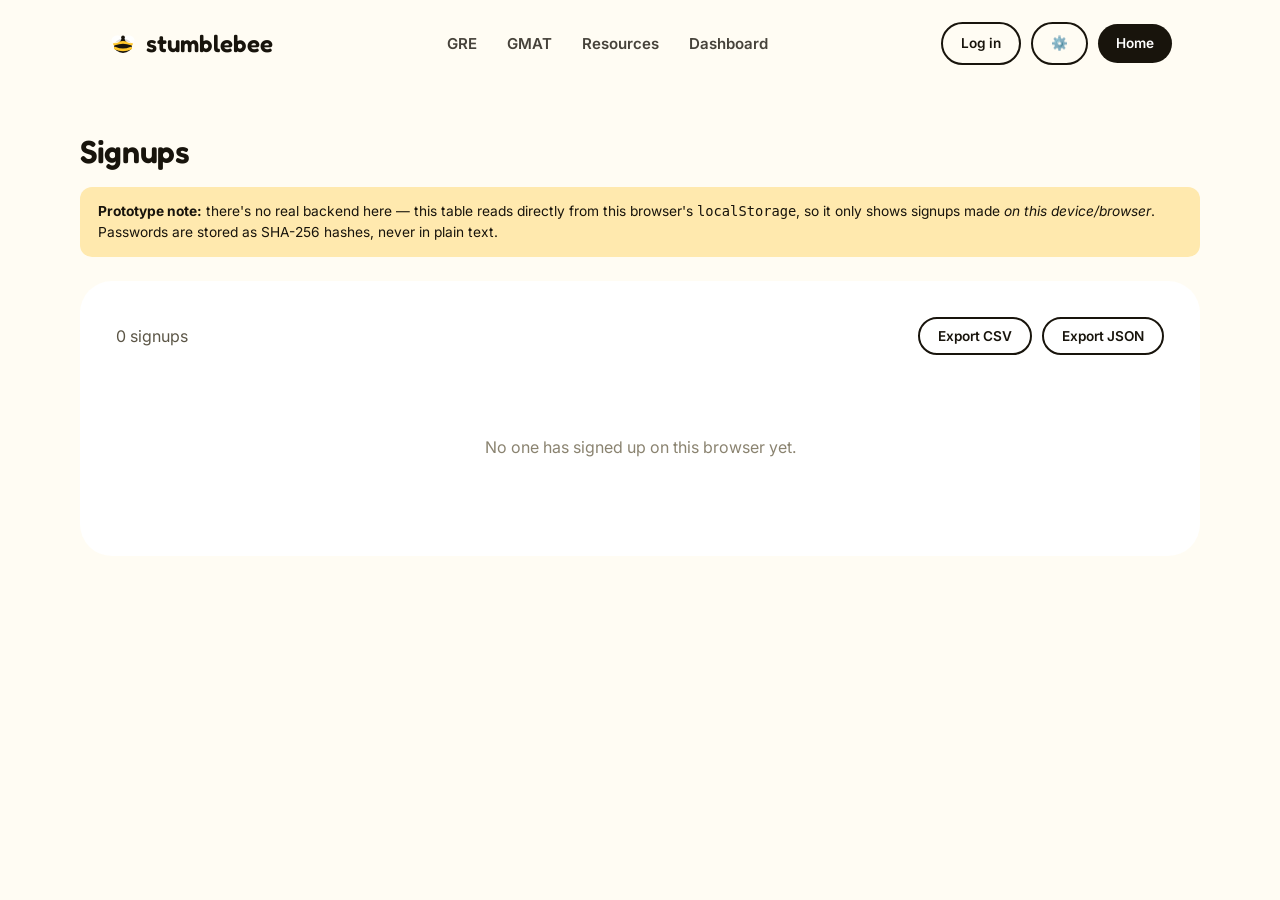
==== admin.html @ 57cff49d "Add auth flow, honey-pot dashboard, verified YouTube videos per lesson Major additions: - Full sign-" ====
<!DOCTYPE html>
<html lang="en">
<head>
<meta charset="UTF-8">
<meta name="viewport" content="width=device-width, initial-scale=1.0">
<title>Admin — Signups | Stumblebee</title>
<link rel="preconnect" href="https://fonts.googleapis.com">
<link href="https://fonts.googleapis.com/css2?family=Fredoka:wght@500;600;700&family=Inter:wght@400;500;600;700;800&display=swap" rel="stylesheet">
<link rel="stylesheet" href="style.css">
<link rel="stylesheet" href="course.css">
<style>
  body.course-body { background: var(--cream); }
  .admin-wrap { padding: 40px 0 80px; }
  .admin-card { background: var(--white); border-radius: var(--radius-lg); padding: 36px; overflow-x: auto; }
  .admin-warn {
    background: var(--yellow-soft); border-radius: 12px; padding: 14px 18px; font-size: 0.86rem;
    margin-bottom: 24px;
  }
  .admin-toolbar { display: flex; justify-content: space-between; align-items: center; margin-bottom: 20px; flex-wrap: wrap; gap: 12px; }
  table.admin-table { width: 100%; border-collapse: collapse; font-size: 0.86rem; min-width: 900px; }
  table.admin-table th, table.admin-table td { text-align: left; padding: 10px 12px; border-bottom: 1px solid var(--line); white-space: nowrap; }
  table.admin-table th { font-family: "Fredoka", sans-serif; background: var(--cream); position: sticky; top: 0; }
  table.admin-table tr:hover td { background: var(--cream); }
  .empty-admin { text-align: center; padding: 60px 20px; color: var(--ink-faint); }
  .badge-exam { font-size: 0.72rem; font-weight: 700; padding: 3px 9px; border-radius: 999px; background: var(--yellow-soft); }
</style>
</head>
<body class="course-body" data-page="admin">

<div id="siteNavRoot"></div>

<main class="wrap admin-wrap">
  <h1 style="margin-bottom:10px;">Signups</h1>
  <div class="admin-warn">
    <strong>Prototype note:</strong> there's no real backend here — this table reads directly from this browser's <code>localStorage</code>, so it only shows signups made <em>on this device/browser</em>. Passwords are stored as SHA-256 hashes, never in plain text.
  </div>

  <div class="admin-card">
    <div class="admin-toolbar">
      <span id="countLabel" class="muted"></span>
      <div style="display:flex; gap:10px;">
        <button class="btn btn-outline btn-sm" id="exportCsvBtn">Export CSV</button>
        <button class="btn btn-outline btn-sm" id="exportJsonBtn">Export JSON</button>
      </div>
    </div>
    <div id="tableArea"></div>
  </div>
</main>

<script src="auth.js"></script>
<script src="exam-lock.js"></script>
<script src="nav.js"></script>
<script>
  function fmtDate(iso) {
    try { return new Date(iso).toLocaleString(); } catch (e) { return iso; }
  }

  function render() {
    const users = Auth.getUsers();
    document.getElementById("countLabel").textContent = `${users.length} signup${users.length === 1 ? "" : "s"}`;

    if (!users.length) {
      document.getElementById("tableArea").innerHTML = `<div class="empty-admin">No one has signed up on this browser yet.</div>`;
      return;
    }

    const rows = users.map(u => `
      <tr>
        <td>${u.fullName}</td>
        <td>${u.email}</td>
        <td>${u.phone}</td>
        <td>${u.country}</td>
        <td>${u.enrolled ? (u.university || "—") : "Not enrolled"}</td>
        <td>${u.gradDate || "—"}</td>
        <td><span class="badge-exam">${u.examChoice}</span></td>
        <td>${u.aptitudeResult ? "Yes" : "No"}</td>
        <td>${fmtDate(u.signupDate)}</td>
      </tr>`).join("");

    document.getElementById("tableArea").innerHTML = `
      <table class="admin-table">
        <thead><tr>
          <th>Name</th><th>Email</th><th>Phone</th><th>Country</th><th>University</th>
          <th>Grad date</th><th>Exam</th><th>Took aptitude test</th><th>Signed up</th>
        </tr></thead>
        <tbody>${rows}</tbody>
      </table>`;
  }

  function toCsv(users) {
    const headers = ["fullName","email","phone","country","enrolled","university","gradDate","examChoice","tookAptitudeTest","signupDate"];
    const lines = [headers.join(",")];
    users.forEach(u => {
      const row = [
        u.fullName, u.email, u.phone, u.country, u.enrolled, u.university || "",
        u.gradDate, u.examChoice, !!u.aptitudeResult, u.signupDate
      ].map(v => `"${String(v).replace(/"/g, '""')}"`);
      lines.push(row.join(","));
    });
    return lines.join("\n");
  }

  function download(filename, content, type) {
    const blob = new Blob([content], { type });
    const url = URL.createObjectURL(blob);
    const a = document.createElement("a");
    a.href = url; a.download = filename;
    document.body.appendChild(a); a.click(); a.remove();
    URL.revokeObjectURL(url);
  }

  document.getElementById("exportCsvBtn").addEventListener("click", () => {
    download("stumblebee_signups.csv", toCsv(Auth.getUsers()), "text/csv");
  });
  document.getElementById("exportJsonBtn").addEventListener("click", () => {
    download("stumblebee_signups.json", JSON.stringify(Auth.getUsers(), null, 2), "application/json");
  });

  render();
</script>
</body>
</html>
---- style.css ----
/* ---------- Stumblebee brand ---------- */

:root {
  --yellow: #FFC629;
  --yellow-deep: #F5B700;
  --yellow-soft: #FFE9AE;
  --white: #FFFFFF;
  --cream: #FFFCF3;
  --ink: #18140C;
  --ink-soft: #5B5546;
  --ink-faint: #8A8370;
  --line: #EFE6CF;
  --green: #1E8E3E;
  --green-bg: #E7F6EA;
  --red: #D93025;
  --red-bg: #FDEAE8;
  --radius-lg: 32px;
  --radius-md: 20px;
  --radius-sm: 12px;
  --shadow-card: 0 2px 0 rgba(20,17,10,0.06);
  font-family: "Inter", -apple-system, BlinkMacSystemFont, "Segoe UI", Helvetica, Arial, sans-serif;
}

* { box-sizing: border-box; }

html { scroll-behavior: smooth; }

body {
  margin: 0;
  background: var(--yellow);
  color: var(--ink);
  line-height: 1.55;
  -webkit-font-smoothing: antialiased;
}

h1, h2, h3, h4, .display {
  font-family: "Fredoka", "Inter", sans-serif;
  font-weight: 600;
  letter-spacing: -0.01em;
  margin: 0;
}

p { margin: 0; }

a { color: inherit; }

img, svg { display: block; max-width: 100%; }

.wrap {
  max-width: 1120px;
  margin: 0 auto;
  padding: 0 28px;
}

/* ---------- Buttons ---------- */

.btn {
  display: inline-flex;
  align-items: center;
  justify-content: center;
  gap: 8px;
  border: none;
  border-radius: 999px;
  padding: 13px 26px;
  font-family: "Inter", sans-serif;
  font-weight: 600;
  font-size: 0.95rem;
  cursor: pointer;
  text-decoration: none;
  transition: transform 0.15s ease, box-shadow 0.15s ease, opacity 0.15s ease;
  white-space: nowrap;
}

.btn:hover { transform: translateY(-1px); }
.btn:active { transform: translateY(0); }

.btn-black { background: var(--ink); color: var(--white); }
.btn-black:hover { background: #2B2517; }

.btn-white { background: var(--white); color: var(--ink); }
.btn-white:hover { background: var(--cream); }

.btn-outline {
  background: transparent;
  color: var(--ink);
  border: 2px solid var(--ink);
  padding: 11px 24px;
}

.btn-sm { padding: 9px 18px; font-size: 0.85rem; }

/* ---------- Top nav ---------- */

.site-nav {
  display: flex;
  align-items: center;
  justify-content: space-between;
  flex-wrap: wrap;
  gap: 14px;
  padding: 22px 0;
  position: relative;
  z-index: 2;
}

.brand {
  display: flex;
  align-items: center;
  gap: 8px;
  font-family: "Fredoka", sans-serif;
  font-size: 1.5rem;
  font-weight: 600;
  text-decoration: none;
  color: var(--ink);
}

.brand .bee-icon { width: 30px; height: 30px; }

.nav-links {
  display: flex;
  align-items: center;
  gap: 30px;
}

.nav-links a {
  text-decoration: none;
  font-weight: 600;
  font-size: 0.94rem;
  color: var(--ink);
  opacity: 0.8;
  transition: opacity 0.15s ease;
}

.nav-links a:hover, .nav-links a.active { opacity: 1; }

.nav-links a.tag-soon { opacity: 0.55; }

.nav-links a.tag-soon .pill {
  background: var(--ink);
  color: var(--yellow);
  font-size: 0.62rem;
  padding: 2px 7px;
  border-radius: 999px;
  margin-left: 6px;
  vertical-align: middle;
  font-weight: 700;
  letter-spacing: 0.02em;
}

/* ---------- Cards ---------- */

.card {
  background: var(--white);
  border-radius: var(--radius-md);
  box-shadow: var(--shadow-card);
}

/* ---------- Footer ---------- */

.site-footer {
  padding: 40px 0 56px;
  position: relative;
  z-index: 1;
}

.site-footer .footer-inner {
  background: var(--white);
  border-radius: var(--radius-md);
  padding: 32px 36px;
  display: flex;
  flex-wrap: wrap;
  gap: 20px;
  align-items: center;
  justify-content: space-between;
}

.site-footer .footer-links {
  display: flex;
  gap: 20px;
  font-weight: 600;
  font-size: 0.9rem;
}

.site-footer .footer-links a { text-decoration: none; }
.site-footer .footer-links a:hover { text-decoration: underline; }

.footer-copy {
  font-size: 0.8rem;
  color: var(--ink-faint);
  width: 100%;
  text-align: center;
  margin-top: 8px;
}

/* ---------- Utility ---------- */

.eyebrow {
  display: inline-block;
  font-weight: 700;
  font-size: 0.78rem;
  letter-spacing: 0.06em;
  text-transform: uppercase;
  color: var(--ink);
  background: var(--yellow-soft);
  border-radius: 999px;
  padding: 6px 14px;
}

.muted { color: var(--ink-soft); }
.center { text-align: center; }

@media (max-width: 720px) {
  .site-nav { justify-content: center; text-align: center; }
  .nav-links {
    order: 3;
    width: 100%;
    justify-content: center;
    gap: 18px;
    padding-top: 10px;
    border-top: 1px solid rgba(20,17,10,0.1);
  }
  .nav-links a { font-size: 0.85rem; }
}
---- course.css ----
/* ---------- GRE Math course page ---------- */

body.course-body { background: var(--cream); }

.course-shell {
  display: grid;
  grid-template-columns: 300px 1fr;
  gap: 28px;
  max-width: 1240px;
  margin: 0 auto;
  padding: 0 28px 80px;
  align-items: start;
}

/* ----- Sidebar ----- */

.course-sidebar {
  position: sticky;
  top: 20px;
  background: var(--white);
  border-radius: var(--radius-md);
  padding: 22px 18px;
  max-height: calc(100vh - 40px);
  overflow-y: auto;
  overflow-x: hidden;
  min-width: 0;
}

.sidebar-progress {
  padding: 4px 6px 16px;
  border-bottom: 1px solid var(--line);
  margin-bottom: 12px;
}

.sidebar-progress .label {
  font-size: 0.78rem;
  font-weight: 700;
  color: var(--ink-soft);
  margin-bottom: 8px;
}

.progress-track {
  height: 8px;
  background: var(--yellow-soft);
  border-radius: 999px;
  overflow: hidden;
}

.progress-fill {
  height: 100%;
  background: var(--yellow-deep);
  border-radius: 999px;
  transition: width 0.3s ease;
}

.chapter-block { margin-bottom: 4px; }

.chapter-toggle {
  width: 100%;
  display: flex;
  align-items: center;
  gap: 10px;
  background: none;
  border: none;
  padding: 9px 6px;
  cursor: pointer;
  text-align: left;
  border-radius: 10px;
  font-family: "Inter", sans-serif;
}

.chapter-toggle:hover { background: var(--cream); }

.chapter-toggle .num {
  width: 24px; height: 24px;
  border-radius: 999px;
  background: var(--yellow-soft);
  display: flex; align-items: center; justify-content: center;
  font-size: 0.72rem; font-weight: 700; flex-shrink: 0;
}

.chapter-toggle .ttl {
  font-size: 0.88rem;
  font-weight: 700;
  flex-grow: 1;
  color: var(--ink);
}

.chapter-toggle .caret {
  font-size: 0.7rem;
  color: var(--ink-faint);
  transition: transform 0.15s ease;
}

.chapter-block.open .caret { transform: rotate(90deg); }

.lesson-list {
  list-style: none;
  margin: 2px 0 8px;
  padding-left: 34px;
  display: none;
}

.chapter-block.open .lesson-list { display: block; }

.lesson-list li a {
  display: flex;
  align-items: center;
  gap: 8px;
  text-decoration: none;
  color: var(--ink-soft);
  font-size: 0.83rem;
  padding: 6px 8px;
  border-radius: 8px;
  font-weight: 500;
}

.lesson-list li a:hover { background: var(--cream); color: var(--ink); }

.lesson-list li a.active {
  background: var(--yellow-soft);
  color: var(--ink);
  font-weight: 700;
}

.lesson-check {
  width: 15px; height: 15px;
  border-radius: 999px;
  border: 2px solid var(--line);
  flex-shrink: 0;
  display: inline-flex; align-items: center; justify-content: center;
  font-size: 9px;
}

.lesson-list li a.done .lesson-check {
  background: var(--green);
  border-color: var(--green);
  color: white;
}

/* ----- Main content ----- */

.course-main {
  background: var(--white);
  border-radius: var(--radius-lg);
  padding: 44px 48px 60px;
  min-height: 70vh;
  min-width: 0;
  overflow-x: hidden;
}

.crumbs {
  font-size: 0.82rem;
  font-weight: 600;
  color: var(--ink-faint);
  margin-bottom: 10px;
}

.lesson-header h1 {
  font-size: clamp(1.6rem, 3vw, 2.1rem);
  margin-bottom: 6px;
}

.lesson-header .blurb {
  color: var(--ink-soft);
  margin-bottom: 28px;
}

/* ----- Video card ----- */

.video-card {
  display: flex;
  gap: 18px;
  align-items: center;
  text-decoration: none;
  color: var(--ink);
  background: var(--yellow-soft);
  border: 1.5px solid var(--yellow-deep);
  border-radius: var(--radius-md);
  padding: 16px;
  margin-bottom: 24px;
  transition: transform 0.12s ease, box-shadow 0.12s ease;
}
.video-card:hover { transform: translateY(-2px); }

.video-card-cover {
  position: relative;
  flex-shrink: 0;
  width: 120px;
  height: 84px;
  border-radius: 12px;
  background: linear-gradient(135deg, var(--yellow) 0%, var(--white) 100%);
  display: flex;
  align-items: center;
  justify-content: center;
  overflow: hidden;
}

.video-play-icon { position: relative; z-index: 1; filter: drop-shadow(0 2px 4px rgba(0,0,0,0.15)); }

.video-card-doodles { position: absolute; inset: 0; }
.video-card-doodles .vd { position: absolute; border-radius: 999px; background: rgba(255,255,255,0.55); }
.video-card-doodles .vd1 { width: 34px; height: 34px; top: -10px; left: -10px; }
.video-card-doodles .vd2 { width: 20px; height: 20px; bottom: -6px; right: 10px; }
.video-card-doodles .vd3 { width: 14px; height: 14px; top: 8px; right: -4px; background: rgba(24,20,12,0.08); }

.video-card-info { min-width: 0; }
.video-card-eyebrow { font-size: 0.72rem; font-weight: 700; text-transform: uppercase; letter-spacing: 0.03em; color: #8A6200; margin-bottom: 4px; }
.video-card-title { font-family: "Fredoka", sans-serif; font-weight: 600; font-size: 1rem; line-height: 1.3; margin-bottom: 4px;
  display: -webkit-box; -webkit-line-clamp: 2; -webkit-box-orient: vertical; overflow: hidden; }
.video-card-channel { font-size: 0.82rem; color: var(--ink-soft); }

@media (max-width: 560px) {
  .video-card { flex-direction: column; align-items: stretch; }
  .video-card-cover { width: 100%; height: 120px; }
}

.widget-slot {
  background: var(--cream);
  border-radius: var(--radius-md);
  padding: 26px;
  margin-bottom: 30px;
  overflow-x: auto;
}

.lesson-block { margin-bottom: 26px; max-width: 100%; overflow-x: auto; }

.lesson-block h4 {
  font-size: 1.05rem;
  margin-bottom: 10px;
  margin-top: 4px;
}

.lesson-block p, .lesson-block li { color: var(--ink); font-size: 0.98rem; }
.lesson-block ul, .lesson-block ol { padding-left: 22px; margin: 8px 0; }
.lesson-block li { margin-bottom: 6px; }
.lesson-block p { margin-bottom: 10px; line-height: 1.7; }
.lesson-block .note {
  background: var(--yellow-soft);
  border-radius: 12px;
  padding: 12px 16px;
  font-size: 0.9rem;
}

.lesson-block .katex-display { margin: 16px 0; overflow-x: auto; overflow-y: hidden; }

/* concept cards (chapter 1) */
.concept-grid {
  display: grid;
  grid-template-columns: 1fr 1fr;
  gap: 16px;
}

.concept-card {
  border: 1.5px solid var(--line);
  border-radius: 16px;
  padding: 18px 20px;
}

.concept-card h5 { font-family:"Fredoka",sans-serif; font-size: 1rem; margin-bottom: 8px; }
.concept-card .cc-row { font-size: 0.86rem; margin-bottom: 6px; }
.concept-card .cc-row b { color: var(--ink-soft); font-weight: 700; }
.concept-card .cc-examples { display: flex; flex-wrap: wrap; gap: 6px; margin-top: 6px; }
.concept-card .cc-example {
  background: var(--cream);
  border-radius: 999px;
  padding: 3px 10px;
  font-size: 0.78rem;
  font-family: "Fredoka", sans-serif;
}

/* generic table */
.lesson-table { width: 100%; border-collapse: collapse; margin: 12px 0; font-size: 0.92rem; }
.lesson-table th, .lesson-table td { border: 1px solid var(--line); padding: 10px 14px; text-align: left; }
.lesson-table th { background: var(--cream); font-family: "Fredoka", sans-serif; }

/* reveal blocks */
.reveal-block {
  border: 1.5px dashed var(--line);
  border-radius: 16px;
  padding: 16px 20px;
  margin-bottom: 16px;
}

.reveal-block .reveal-prompt { font-weight: 700; margin-bottom: 4px; }
.reveal-block .reveal-hint { color: var(--ink-faint); font-size: 0.85rem; margin-bottom: 10px; }
.reveal-block .reveal-answer {
  background: var(--green-bg);
  border-radius: 12px;
  padding: 12px 16px;
  margin-top: 10px;
  font-size: 0.92rem;
  display: none;
}
.reveal-block.shown .reveal-answer { display: block; }
.reveal-block.shown .reveal-btn { display: none; }

/* ----- Practice question component ----- */

.question-card {
  border: 1.5px solid var(--line);
  border-radius: 20px;
  padding: 24px 26px;
  margin-bottom: 20px;
}

.q-title { font-family: "Fredoka", sans-serif; font-weight: 600; font-size: 1.05rem; margin-bottom: 10px; }
.q-context { margin-bottom: 14px; font-size: 0.96rem; }

.ds-statements { margin: 0 0 16px; padding-left: 20px; }
.ds-statements li { font-size: 0.94rem; margin-bottom: 6px; }

.qc-quantities {
  display: grid;
  grid-template-columns: 1fr 1fr;
  gap: 12px;
  margin-bottom: 16px;
}
.qty { background: var(--cream); border-radius: 12px; padding: 14px 16px; text-align: center; }
.qty-label { font-size: 0.72rem; font-weight: 700; color: var(--ink-faint); text-transform: uppercase; letter-spacing: 0.04em; margin-bottom: 6px; }
.qty-value { font-size: 1.05rem; }

.q-options { display: flex; flex-direction: column; gap: 8px; margin-bottom: 6px; }

.q-option {
  display: flex;
  align-items: center;
  gap: 10px;
  text-align: left;
  border: 1.5px solid var(--line);
  background: var(--white);
  border-radius: 12px;
  padding: 12px 16px;
  font-size: 0.92rem;
  cursor: pointer;
  font-family: "Inter", sans-serif;
  color: var(--ink);
  transition: border-color 0.12s ease, background 0.12s ease;
}

.q-option:hover:not(:disabled) { border-color: var(--yellow-deep); }

.q-option .opt-key {
  width: 24px; height: 24px; border-radius: 999px;
  background: var(--cream);
  display: flex; align-items: center; justify-content: center;
  font-weight: 700; font-size: 0.78rem; flex-shrink: 0;
}

.q-option[aria-pressed="true"] { border-color: var(--ink); background: var(--yellow-soft); }

.q-option.correct { border-color: var(--green); background: var(--green-bg); }
.q-option.correct .opt-key { background: var(--green); color: white; }
.q-option.incorrect { border-color: var(--red); background: var(--red-bg); }
.q-option.incorrect .opt-key { background: var(--red); color: white; }
.q-option:disabled { cursor: default; }

.q-submit-row { margin-top: 8px; }

.q-feedback {
  margin-top: 14px;
  font-weight: 700;
  font-size: 0.92rem;
  padding: 10px 14px;
  border-radius: 10px;
}
.q-feedback.is-correct { background: var(--green-bg); color: var(--green); }
.q-feedback.is-incorrect { background: var(--red-bg); color: var(--red); }

.q-explanation {
  margin-top: 14px;
  background: var(--cream);
  border-radius: 14px;
  padding: 16px 18px;
}
.q-explanation .exp-title { font-weight: 700; font-size: 0.85rem; text-transform: uppercase; letter-spacing: 0.03em; color: var(--ink-soft); margin-bottom: 10px; }
.q-explanation ol { padding-left: 20px; margin: 0; }
.q-explanation li { margin-bottom: 10px; font-size: 0.92rem; }

/* mark complete */
.lesson-footer {
  display: flex;
  justify-content: space-between;
  align-items: center;
  margin-top: 36px;
  padding-top: 24px;
  border-top: 1px solid var(--line);
  flex-wrap: wrap;
  gap: 14px;
}

.mark-complete-btn.done { background: var(--green); }

.lesson-nav-btns { display: flex; gap: 10px; }

@media (max-width: 960px) {
  .course-shell { grid-template-columns: 1fr; }
  .course-sidebar { position: static; max-height: none; }
  .course-main { padding: 30px 22px 40px; }
  .concept-grid { grid-template-columns: 1fr; }
  .qc-quantities { grid-template-columns: 1fr; }
}

/* ----- Gate / picker screens ----- */

.gate-wrap { padding: 56px 0 80px; }

.gate-card {
  background: var(--white);
  border-radius: var(--radius-lg);
  padding: 56px 44px;
}

.gate-card.center { text-align: center; }
.gate-card h1 { font-size: clamp(1.7rem, 4vw, 2.4rem); }

.exam-pick-grid {
  display: grid;
  grid-template-columns: 1fr 1fr;
  gap: 20px;
  max-width: 480px;
  margin: 0 auto;
}

.exam-pick-card {
  background: var(--cream);
  border: 2px solid var(--line);
  border-radius: var(--radius-md);
  padding: 36px 20px;
  cursor: pointer;
  font-family: "Inter", sans-serif;
  transition: all 0.15s ease;
}

.exam-pick-card:hover { border-color: var(--yellow-deep); background: var(--yellow-soft); transform: translateY(-3px); }

.exam-pick-card .epc-title { font-family: "Fredoka", sans-serif; font-size: 1.6rem; font-weight: 600; color: var(--ink); }
.exam-pick-card .epc-sub { font-size: 0.85rem; color: var(--ink-soft); margin-top: 4px; }

.sub-grid {
  display: grid;
  grid-template-columns: repeat(3, 1fr);
  gap: 18px;
}

.sub-card {
  position: relative;
  background: var(--cream);
  border: 2px solid var(--line);
  border-radius: var(--radius-md);
  padding: 26px 22px;
  text-decoration: none;
  color: var(--ink);
  display: block;
  transition: all 0.15s ease;
}

.sub-card:not(.sub-card-soon):hover { border-color: var(--yellow-deep); background: var(--yellow-soft); transform: translateY(-3px); }

.sub-card-soon { opacity: 0.55; cursor: default; }

.sub-card .sub-icon { font-size: 1.8rem; margin-bottom: 10px; }
.sub-card h3 { font-size: 1.1rem; margin-bottom: 6px; }
.sub-card .soon-badge {
  position: absolute; top: 16px; right: 16px;
  background: var(--ink); color: var(--yellow);
  font-size: 0.62rem; font-weight: 700; letter-spacing: 0.03em;
  padding: 3px 9px; border-radius: 999px;
}

@media (max-width: 720px) {
  .exam-pick-grid { grid-template-columns: 1fr; }
  .sub-grid { grid-template-columns: 1fr; }
  .gate-card { padding: 36px 24px; }
}

/* ----- Sidebar extras ----- */

.back-link {
  display: block;
  font-size: 0.8rem;
  font-weight: 700;
  color: var(--ink-soft);
  text-decoration: none;
  margin-bottom: 14px;
}
.back-link:hover { color: var(--ink); }

.sidebar-search {
  width: 100%;
  padding: 10px 14px;
  border-radius: 10px;
  border: 1.5px solid var(--line);
  font-size: 0.84rem;
  font-family: "Inter", sans-serif;
  margin-bottom: 12px;
}
.sidebar-search:focus { outline: none; border-color: var(--yellow-deep); }

/* ----- Flip-table (divisibility rules etc.) ----- */

.flip-table { display: flex; flex-direction: column; gap: 10px; }

.flip-row {
  border: 1.5px solid var(--line);
  border-radius: 14px;
  padding: 14px 18px;
  cursor: pointer;
  min-height: 30px;
  transition: border-color 0.12s ease;
}
.flip-row:hover { border-color: var(--yellow-deep); }

.flip-row-face { display: none; align-items: center; gap: 14px; flex-wrap: wrap; }
.flip-row-front { display: flex; }
.flip-row.flipped .flip-row-front { display: none; }
.flip-row.flipped .flip-row-back { display: flex; }
.flip-row.flipped { background: var(--ink); border-color: var(--ink); }

.flip-row-key {
  font-family: "Fredoka", sans-serif; font-weight: 600; font-size: 1rem;
  background: var(--yellow-soft); border-radius: 8px; padding: 2px 12px; flex-shrink: 0;
}
.flip-row-rule { flex: 1; font-size: 0.92rem; }
.flip-row-hint { font-size: 0.76rem; color: var(--ink-faint); flex-shrink: 0; }
.flip-row-example { color: var(--yellow); font-size: 0.92rem; }
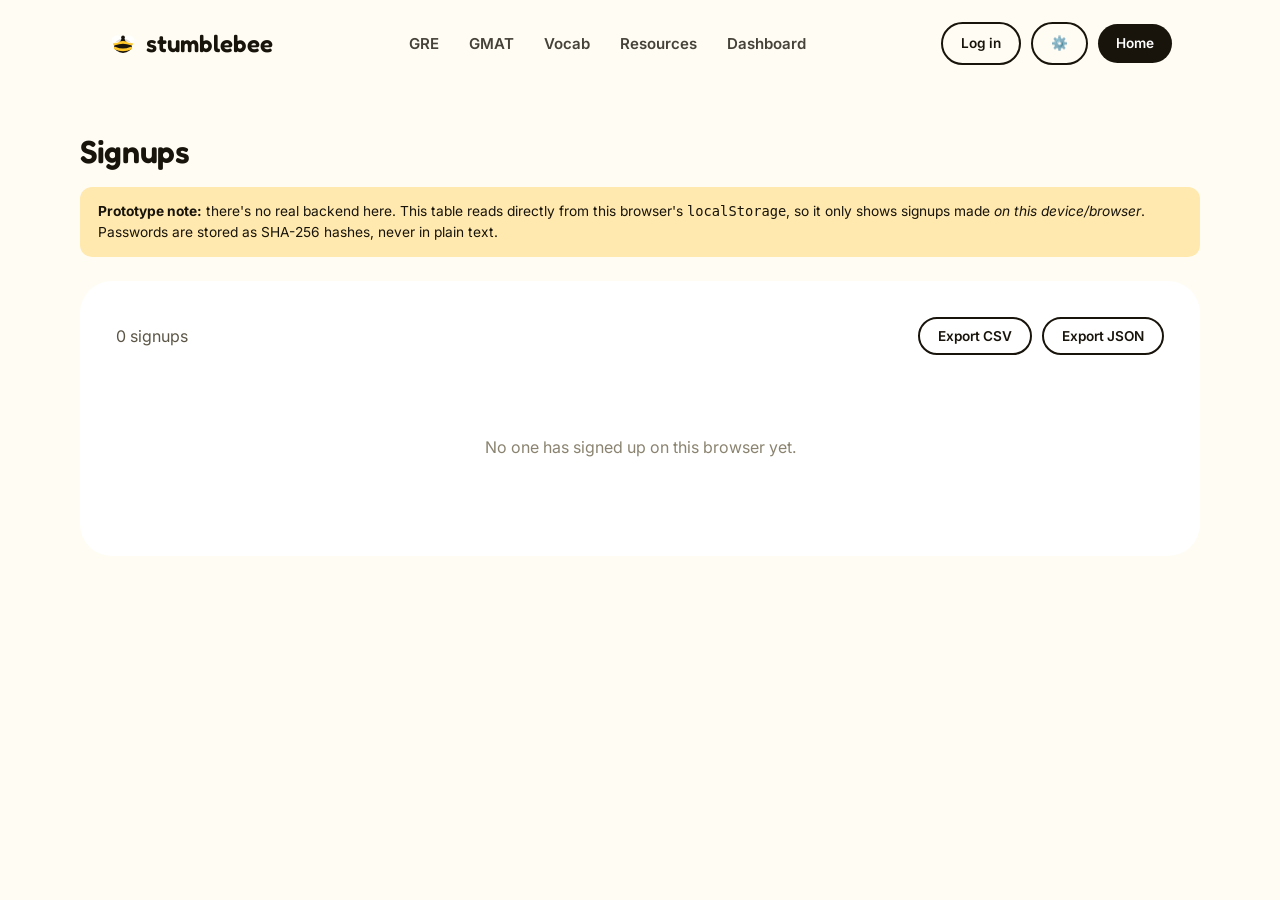
==== commit 721f130e: "Add GMAT DI/Verbal content, GRE vocab SRS, daily goal planner, and PWA support Expands GMAT with Dat" ====
--- a/admin.html
+++ b/admin.html
@@ -3,7 +3,11 @@
 <head>
 <meta charset="UTF-8">
 <meta name="viewport" content="width=device-width, initial-scale=1.0">
-<title>Admin — Signups | Stumblebee</title>
+<link rel="manifest" href="manifest.json">
+<link rel="apple-touch-icon" href="apple-touch-icon.png">
+<link rel="icon" href="favicon-32.png" sizes="32x32">
+<meta name="theme-color" content="#FFC629">
+<title>Admin: Signups | Stumblebee</title>
 <link rel="preconnect" href="https://fonts.googleapis.com">
 <link href="https://fonts.googleapis.com/css2?family=Fredoka:wght@500;600;700&family=Inter:wght@400;500;600;700;800&display=swap" rel="stylesheet">
 <link rel="stylesheet" href="style.css">
@@ -32,7 +36,7 @@
 <main class="wrap admin-wrap">
   <h1 style="margin-bottom:10px;">Signups</h1>
   <div class="admin-warn">
-    <strong>Prototype note:</strong> there's no real backend here — this table reads directly from this browser's <code>localStorage</code>, so it only shows signups made <em>on this device/browser</em>. Passwords are stored as SHA-256 hashes, never in plain text.
+    <strong>Prototype note:</strong> there's no real backend here. This table reads directly from this browser's <code>localStorage</code>, so it only shows signups made <em>on this device/browser</em>. Passwords are stored as SHA-256 hashes, never in plain text.
   </div>
 
   <div class="admin-card">
@@ -70,8 +74,8 @@
         <td>${u.email}</td>
         <td>${u.phone}</td>
         <td>${u.country}</td>
-        <td>${u.enrolled ? (u.university || "—") : "Not enrolled"}</td>
-        <td>${u.gradDate || "—"}</td>
+        <td>${u.enrolled ? (u.university || "-") : "Not enrolled"}</td>
+        <td>${u.gradDate || "-"}</td>
         <td><span class="badge-exam">${u.examChoice}</span></td>
         <td>${u.aptitudeResult ? "Yes" : "No"}</td>
         <td>${fmtDate(u.signupDate)}</td>
--- a/style.css
+++ b/style.css
@@ -220,3 +220,33 @@
   }
   .nav-links a { font-size: 0.85rem; }
 }
+
+/* ---------- Personal best toast ---------- */
+
+.pb-toast {
+  position: fixed;
+  bottom: 28px;
+  right: 28px;
+  background: var(--ink);
+  color: var(--white);
+  border-radius: 18px;
+  padding: 18px 22px;
+  display: flex;
+  gap: 14px;
+  align-items: flex-start;
+  max-width: 320px;
+  box-shadow: 0 12px 32px rgba(0,0,0,0.25);
+  transform: translateY(20px) scale(0.96);
+  opacity: 0;
+  transition: transform 0.35s cubic-bezier(.34,1.56,.64,1), opacity 0.3s ease;
+  z-index: 999;
+}
+.pb-toast.shown { transform: translateY(0) scale(1); opacity: 1; }
+.pb-toast-icon { font-size: 1.8rem; flex-shrink: 0; }
+.pb-toast-title { font-family: "Fredoka", sans-serif; font-weight: 600; font-size: 1.05rem; margin-bottom: 6px; color: var(--yellow); }
+.pb-toast-detail { font-size: 0.86rem; color: #E5E1D6; margin-bottom: 2px; }
+.pb-toast-detail b { color: var(--white); }
+
+@media (max-width: 560px) {
+  .pb-toast { left: 16px; right: 16px; bottom: 16px; max-width: none; }
+}
